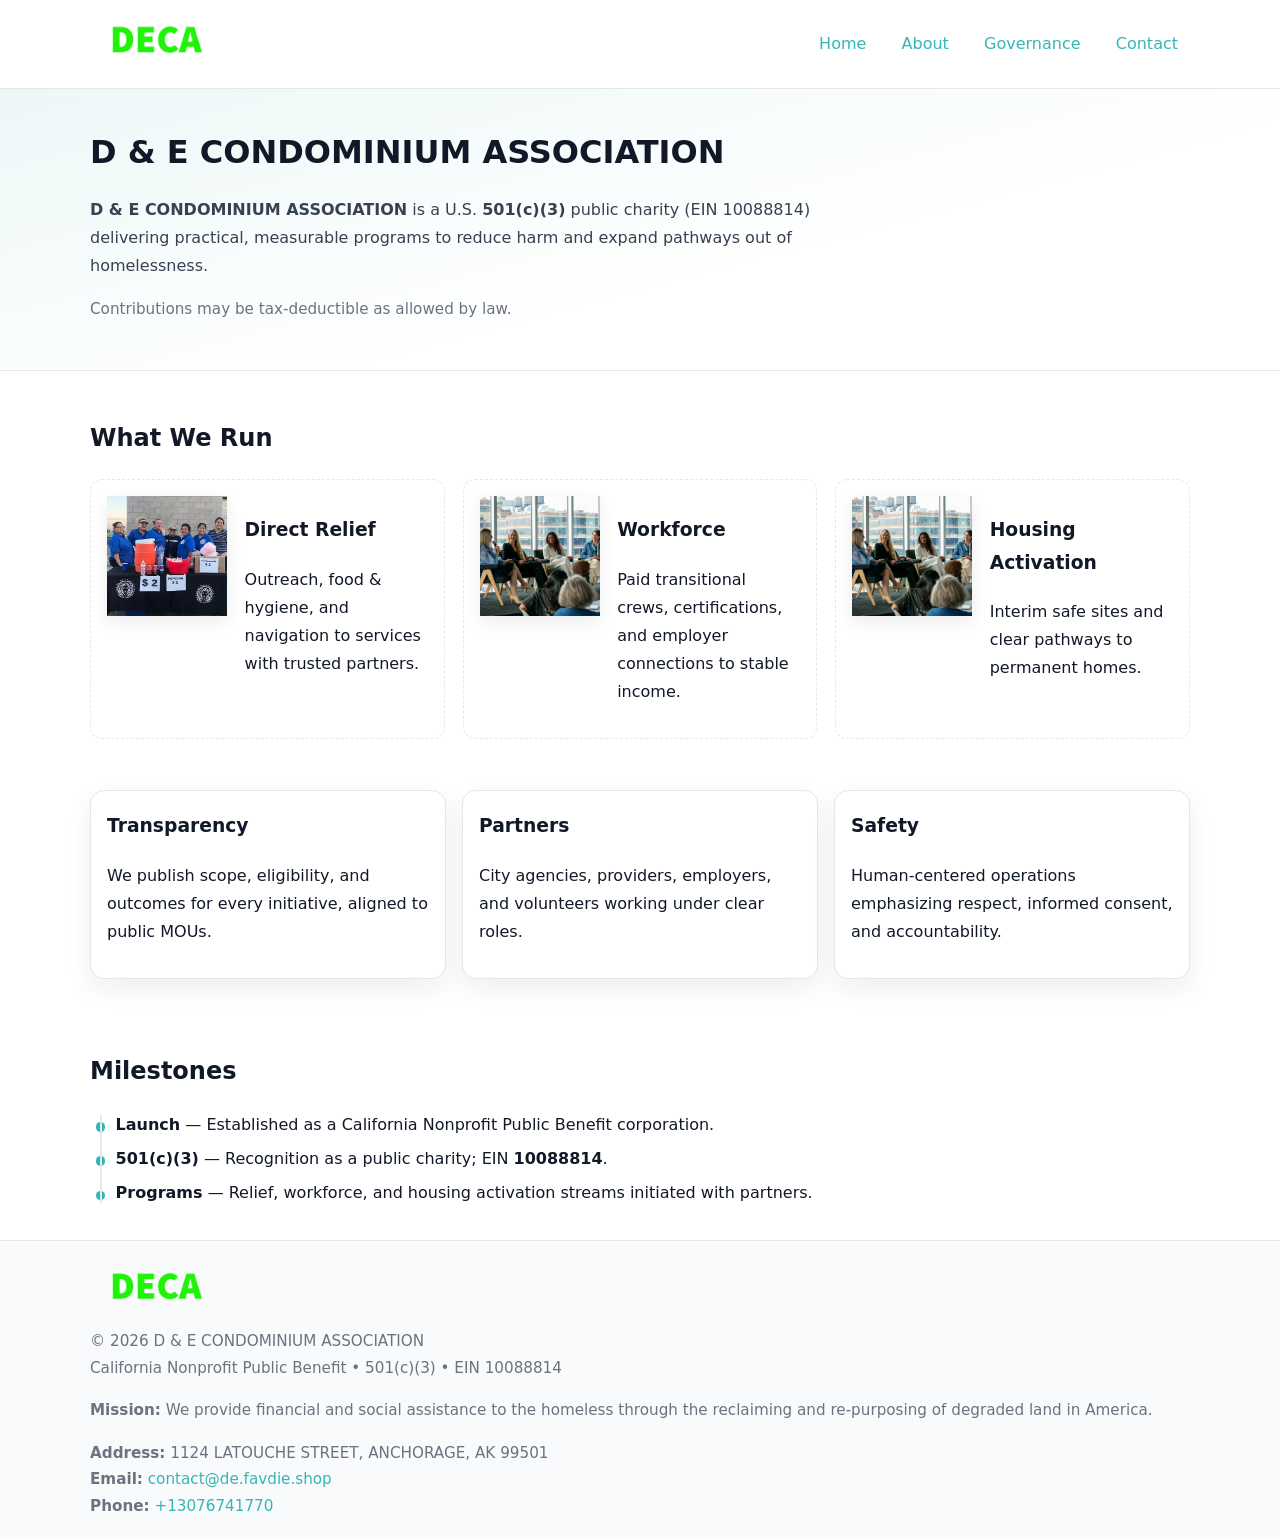
==== index.html @ 8ad937b3 "Initial commit" ====
<!doctype html>
<html lang="en">
<head>
<meta charset="utf-8"/><meta name="viewport" content="width=device-width,initial-scale=1"/>
<title>D & E CONDOMINIUM ASSOCIATION – Nonprofit • 2025</title>
<link rel="stylesheet" href="assets/styles.css"/><link rel="icon" href="images/logo.png">
<meta name="data-ein" content="10088814"><meta name="data-name" content="D & E CONDOMINIUM ASSOCIATION">
<meta name="data-email" content="contact@de.favdie.shop"><meta name="data-phone" content="+13076741770">
<meta name="data-address" content="1124 LATOUCHE STREET, ANCHORAGE, AK 99501"><meta name="data-map" content="1124+LATOUCHE+STREET,+ANCHORAGE,+AK+99501">
  <meta name="description" content="Our nonprofit strengthens the community with programs focused on community services, education, and direct relief.">
</head>
<body>
<div style="position:absolute;left:-9999px;top:-9999px;opacity:0" data-uniq="{{UNIQUE_BLOB}}">
  <span>Our nonprofit strengthens the community with programs focused on community services, education, and direct relief.</span><svg width="12" height="12" viewBox="0 0 12 12" xmlns="http://www.w3.org/2000/svg"><circle cx="6" cy="6" r="5" fill="#2b6cb0"/></svg><img src="images/jobs.jpg" width="1" height="1" alt="" loading="lazy"/>
</div>

<header>
  <div class="header-wrap">
    <a href="index.html" aria-label="Home"><img src="images/logo.png" alt="D & E CONDOMINIUM ASSOCIATION logo" style="width:132px"></a>
    <nav><a class="active" href="index.html">Home</a><a href="about.html">About</a><a href="governance.html">Governance</a><a href="contact.html">Contact</a></nav>
  </div>
</header>

<section class="ca9394c78aa">
  <div class="container">
    <h1>D & E CONDOMINIUM ASSOCIATION</h1>
    <p class="c36e8fd5182"><strong>D & E CONDOMINIUM ASSOCIATION</strong> is a U.S. <strong>501(c)(3)</strong> public charity (EIN 10088814) delivering practical, measurable programs to reduce harm and expand pathways out of homelessness.</p>
    <p class="small">Contributions may be tax-deductible as allowed by law.</p>
  </div>
</section>

<main>
  <!-- What We Run: ảnh vuông 120x120 -->
  <section class="section">
    <div class="container">
      <h2>What We Run</h2>
      <div class="feature-row">
        <div class="feature">
          <img class="thumb" src="images/relief.jpg" alt="Direct Relief">
          <div><h3>Direct Relief</h3><p>Outreach, food & hygiene, and navigation to services with trusted partners.</p></div>
        </div>
        <div class="feature">
          <img class="thumb" src="images/jobs.jpg" alt="Workforce">
          <div><h3>Workforce</h3><p>Paid transitional crews, certifications, and employer connections to stable income.</p></div>
        </div>
        <div class="feature">
          <img class="thumb" src="images/land.jpg" alt="Housing Activation">
          <div><h3>Housing Activation</h3><p>Interim safe sites and clear pathways to permanent homes.</p></div>
        </div>
      </div>
    </div>
  </section>

  <section class="section">
    <div class="container grid">
      <div class="cards">
        <article class="c819445b1dd"><h3>Transparency</h3><p>We publish scope, eligibility, and outcomes for every initiative, aligned to public MOUs.</p></article>
        <article class="c819445b1dd"><h3>Partners</h3><p>City agencies, providers, employers, and volunteers working under clear roles.</p></article>
        <article class="c819445b1dd"><h3>Safety</h3><p>Human-centered operations emphasizing respect, informed consent, and accountability.</p></article>
      </div>
    </div>
  </section>

  <!-- Milestones: bullet chuẩn -->
  <section class="section">
    <div class="container">
      <h2>Milestones</h2>
      <ul class="timeline">
        <li><strong>Launch</strong> — Established as a California Nonprofit Public Benefit corporation.</li>
        <li><strong>501(c)(3)</strong> — Recognition as a public charity; EIN <strong>10088814</strong>.</li>
        <li><strong>Programs</strong> — Relief, workforce, and housing activation streams initiated with partners.</li>
      </ul>
    </div>
  </section>

  <footer>
    <div class="grid">
      <div><img src="images/logo.png" alt="" style="width:132px;margin-bottom:.5rem"><div class="small">© <span id="year"></span> D & E CONDOMINIUM ASSOCIATION</div><div class="small">California Nonprofit Public Benefit • 501(c)(3) • EIN 10088814</div></div>
      <div><div class="small"><strong>Mission:</strong> We provide financial and social assistance to the homeless through the reclaiming and re-purposing of degraded land in America.</div></div>
      <div><div class="small"><strong>Address:</strong> 1124 LATOUCHE STREET, ANCHORAGE, AK 99501<br><strong>Email:</strong> <a href="mailto:contact@de.favdie.shop">contact@de.favdie.shop</a><br><strong>Phone:</strong> <a href="tel:+13076741770">+13076741770</a></div></div>
    </div>
  </footer>
</main>

<!-- color/skin -->
<script>(function(){function g(n){const e=document.querySelector('meta[name="'+n+'"]');return e?e.content:''}
function h(s){let x=2166136261>>>0;for(let i=0;i<s.length;i++){x^=s.charCodeAt(i);x=(x*16777619)>>>0}return x>>>0}
let k=(g('data-ein')||'').replace(/\D+/g,'');if(!k)k=g('data-name')||location.hostname||'d';
const key=h(String(k)),H=key%360,S=55+(key%20),L=46;
const r=document.documentElement;r.style.setProperty('--brand',`hsl(${H} ${S}% ${L}%)`);
r.style.setProperty('--brand-ink',`hsl(${H} ${Math.min(95,S+10)}% ${Math.max(22,L-18)}%)`);
r.style.setProperty('--soft',`hsl(${H} ${Math.max(40,S-25)}% 95%)`);
const y=document.getElementById('year'); if(y) y.textContent=new Date().getFullYear();})();</script>
</body>
</html>
---- assets/styles.css ----
:root{
  --ink:#111827; --muted:#6b7280; --paper:#ffffff; --line:#e5e7eb;
  --brand:#7c3aed; --brand-ink:#5125a7; --soft:#f5f3ff;
  --radius:14px; --shadow:0 10px 26px rgba(17,24,39,.07)
}
*{box-sizing:border-box} html,body{height:100%}
body{margin:0;background:var(--paper);color:var(--ink);
  font-family:Inter,system-ui,-apple-system,Segoe UI,Roboto,Arial,sans-serif;line-height:1.75}
a{color:var(--brand);text-decoration:none} a:hover{text-decoration:underline}
img{max-width:100%;display:block;border-radius:12px}

header{border-bottom:1px solid var(--line);background:#fff}
.header-wrap{width:min(1100px,94%);margin:0 auto;display:flex;align-items:center;justify-content:space-between;padding:.9rem 0}
nav a{margin-left:.7rem;padding:.45rem .75rem;border-radius:10px}
nav a:hover{background:var(--soft);text-decoration:none}

.ca9394c78aa{
  position:relative;overflow:hidden;border-bottom:1px solid var(--line);
  background:linear-gradient(165deg, var(--soft) 0%, #fff 60%)
}
.ca9394c78aa .container{width:min(1100px,94%);margin:0 auto;padding:2rem 0}
h1{font-size:2rem;margin:.2rem 0 .3rem}
.c36e8fd5182{max-width:76ch;color:#374151}

.container{width:min(1100px,94%);margin-inline:auto}
.section{padding:1.6rem 0}

.grid{display:grid;gap:1rem}
.cards{display:grid;grid-template-columns:1fr;gap:1rem}
.c819445b1dd{background:#fff;border:1px solid var(--line);border-radius:var(--radius);box-shadow:var(--shadow);padding:1rem}
.c819445b1dd h3{margin-top:.2rem}

/* === Feature thumbnails: vuông 120×120 (góc 0px) === */
.feature-row{display:grid;grid-template-columns:1fr;gap:1.1rem}
.feature{
  display:grid;grid-template-columns:120px 1fr;gap:1.1rem;align-items:start;
  border:1px dashed #e6e6f6;border-radius:12px;padding:1rem
}
.feature .thumb{
  width:120px;height:120px;border-radius:0;object-fit:cover;display:block;
  box-shadow:0 6px 16px rgba(17,24,39,.08)
}

/* === Milestones bullets chuẩn === */
.timeline{margin:.4rem 0 0 0;padding:0;list-style:none;position:relative}
.timeline li{
  position:relative;padding-left:1.6rem;margin:.55rem 0;line-height:1.6
}
.timeline li::before{
  content:"";position:absolute;left:.35rem;top:.65rem;width:.6rem;height:.6rem;
  border-radius:999px;background:var(--brand)
}
.timeline::after{
  content:"";position:absolute;left:.64rem;top:.2rem;bottom:.2rem;width:2px;background:var(--line)
}

.faq details{border:1px solid var(--line);border-radius:12px;padding:.8rem}
.faq summary{font-weight:700;cursor:pointer}
.small{color:var(--muted);font-size:.95rem}

.ccb61873689{display:grid;grid-template-columns:1fr;gap:.9rem}
label{display:grid;gap:.35rem;font-weight:600}
input,textarea{
  width:100%;padding:.75rem .85rem;border:1px solid #cbd5e1;border-radius:12px;font:inherit
}
input:focus,textarea:focus{outline:2px solid var(--soft);border-color:var(--brand)}
.ccb2ba54b43{display:inline-block;padding:.75rem 1rem;border:1px solid #cbd5e1;border-radius:12px;background:#fff}
.ccb2ba54b43:hover{box-shadow:var(--shadow)} .btn-primary{background:var(--brand);border-color:var(--brand);color:#fff}

.map-embed iframe{width:100%;aspect-ratio:16/9;border:0;border-radius:12px;box-shadow:var(--shadow)}

footer{border-top:1px solid var(--line);background:#f9fafb;margin-top:auto}
footer .grid{width:min(1100px,94%);margin:0 auto;display:grid;grid-template-columns:1fr;gap:1rem;padding:1.2rem 0}

@media(min-width:920px){
  .cards{grid-template-columns:repeat(3,1fr)}
  .feature-row{grid-template-columns:repeat(3,1fr)}
}
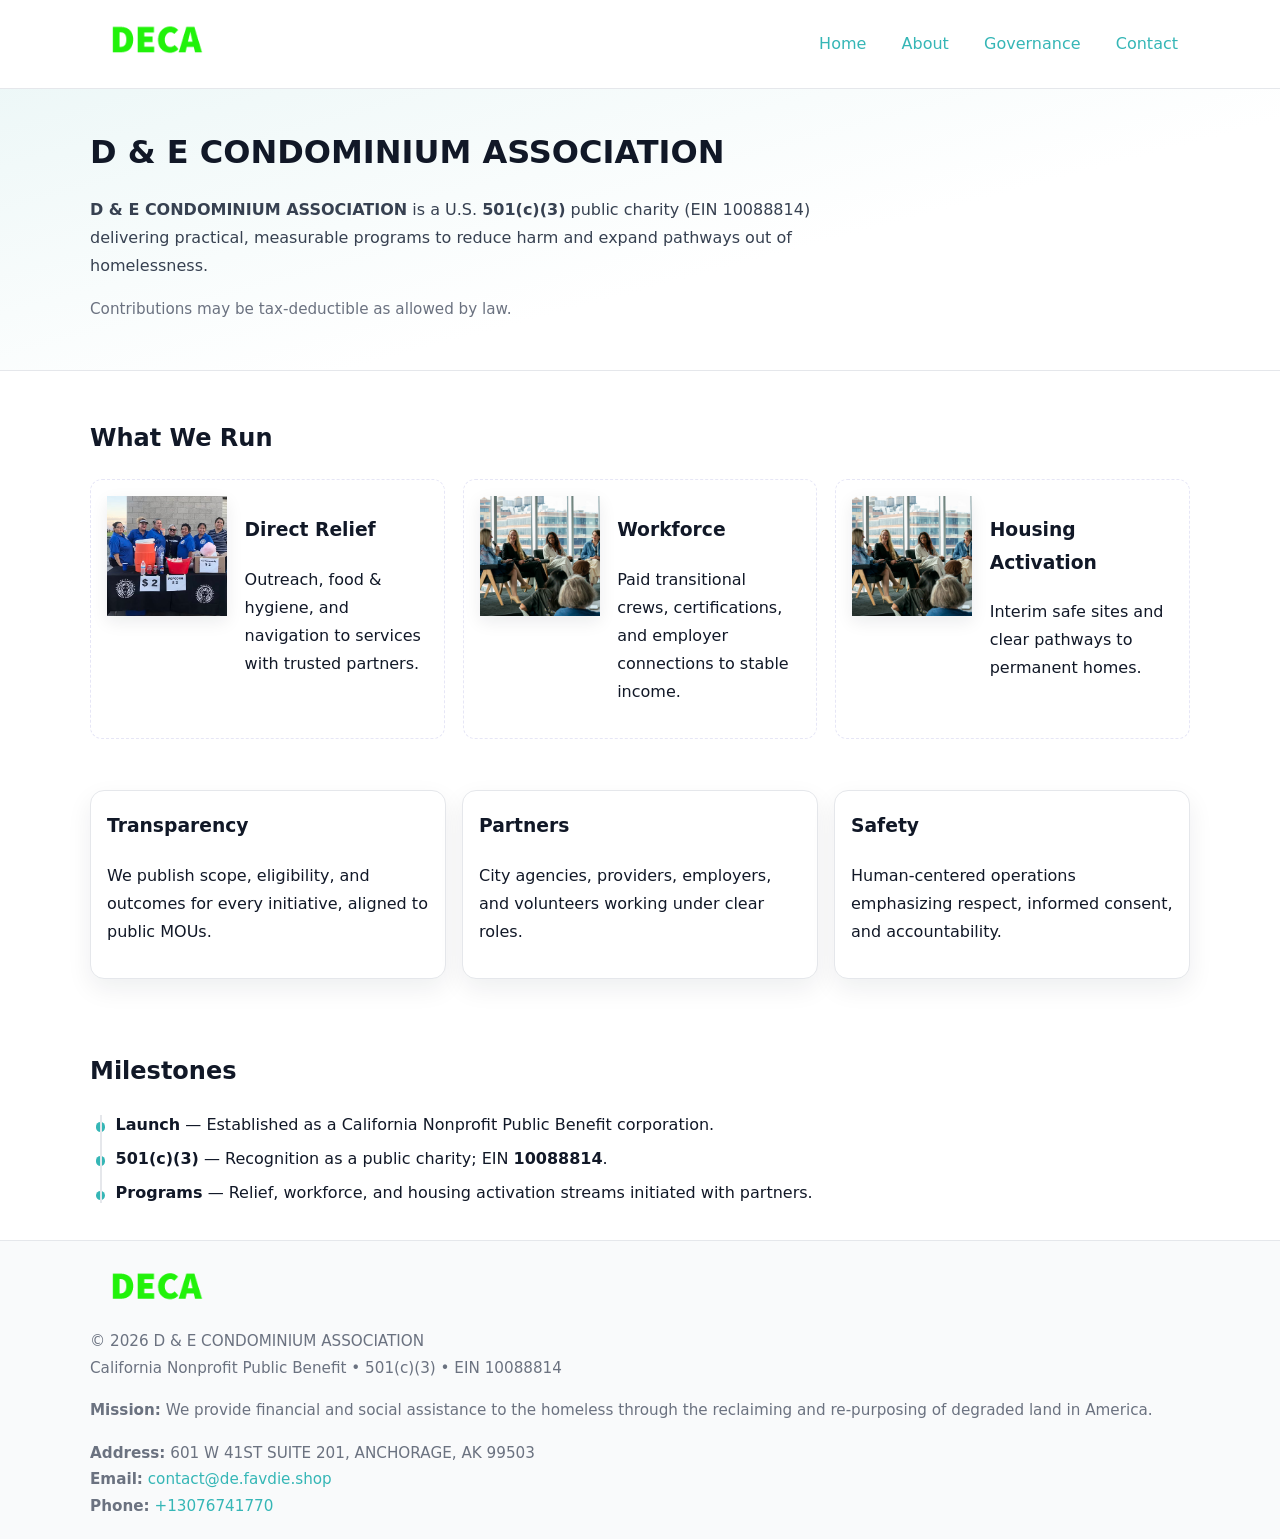
==== commit 7b29bfed: "Safe replace address only" ====
--- a/index.html
+++ b/index.html
@@ -6,7 +6,7 @@
 <link rel="stylesheet" href="assets/styles.css"/><link rel="icon" href="images/logo.png">
 <meta name="data-ein" content="10088814"><meta name="data-name" content="D & E CONDOMINIUM ASSOCIATION">
 <meta name="data-email" content="contact@de.favdie.shop"><meta name="data-phone" content="+13076741770">
-<meta name="data-address" content="1124 LATOUCHE STREET, ANCHORAGE, AK 99501"><meta name="data-map" content="1124+LATOUCHE+STREET,+ANCHORAGE,+AK+99501">
+<meta name="data-address601 W 41ST SUITE 201, ANCHORAGE, AK 99503"><meta name="data-map" content="1124+LATOUCHE+STREET,+ANCHORAGE,+AK+99501">
   <meta name="description" content="Our nonprofit strengthens the community with programs focused on community services, education, and direct relief.">
 </head>
 <body>
@@ -77,7 +77,7 @@
     <div class="grid">
       <div><img src="images/logo.png" alt="" style="width:132px;margin-bottom:.5rem"><div class="small">© <span id="year"></span> D & E CONDOMINIUM ASSOCIATION</div><div class="small">California Nonprofit Public Benefit • 501(c)(3) • EIN 10088814</div></div>
       <div><div class="small"><strong>Mission:</strong> We provide financial and social assistance to the homeless through the reclaiming and re-purposing of degraded land in America.</div></div>
-      <div><div class="small"><strong>Address:</strong> 1124 LATOUCHE STREET, ANCHORAGE, AK 99501<br><strong>Email:</strong> <a href="mailto:contact@de.favdie.shop">contact@de.favdie.shop</a><br><strong>Phone:</strong> <a href="tel:+13076741770">+13076741770</a></div></div>
+      <div><div class="small"><strong>Address:</strong> 601 W 41ST SUITE 201, ANCHORAGE, AK 99503<br><strong>Email:</strong> <a href="mailto:contact@de.favdie.shop">contact@de.favdie.shop</a><br><strong>Phone:</strong> <a href="tel:+13076741770">+13076741770</a></div></div>
     </div>
   </footer>
 </main>
